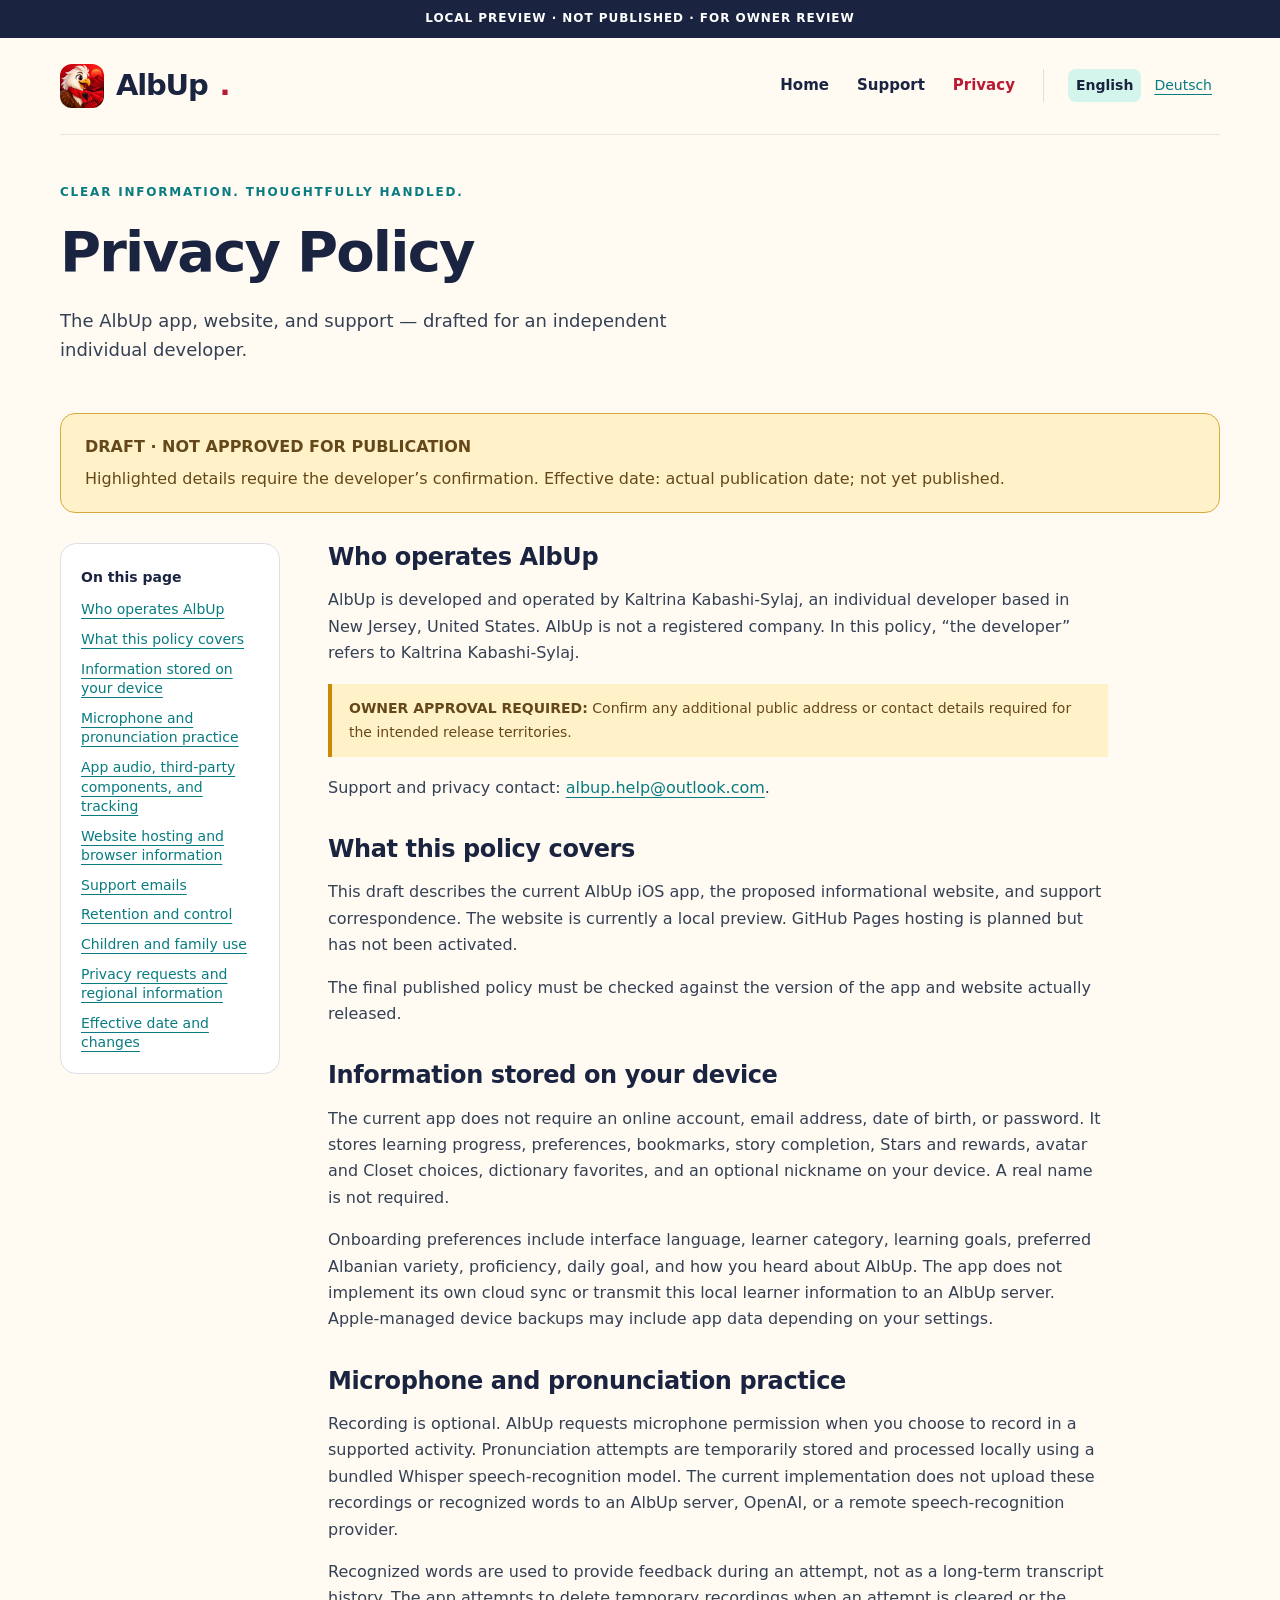
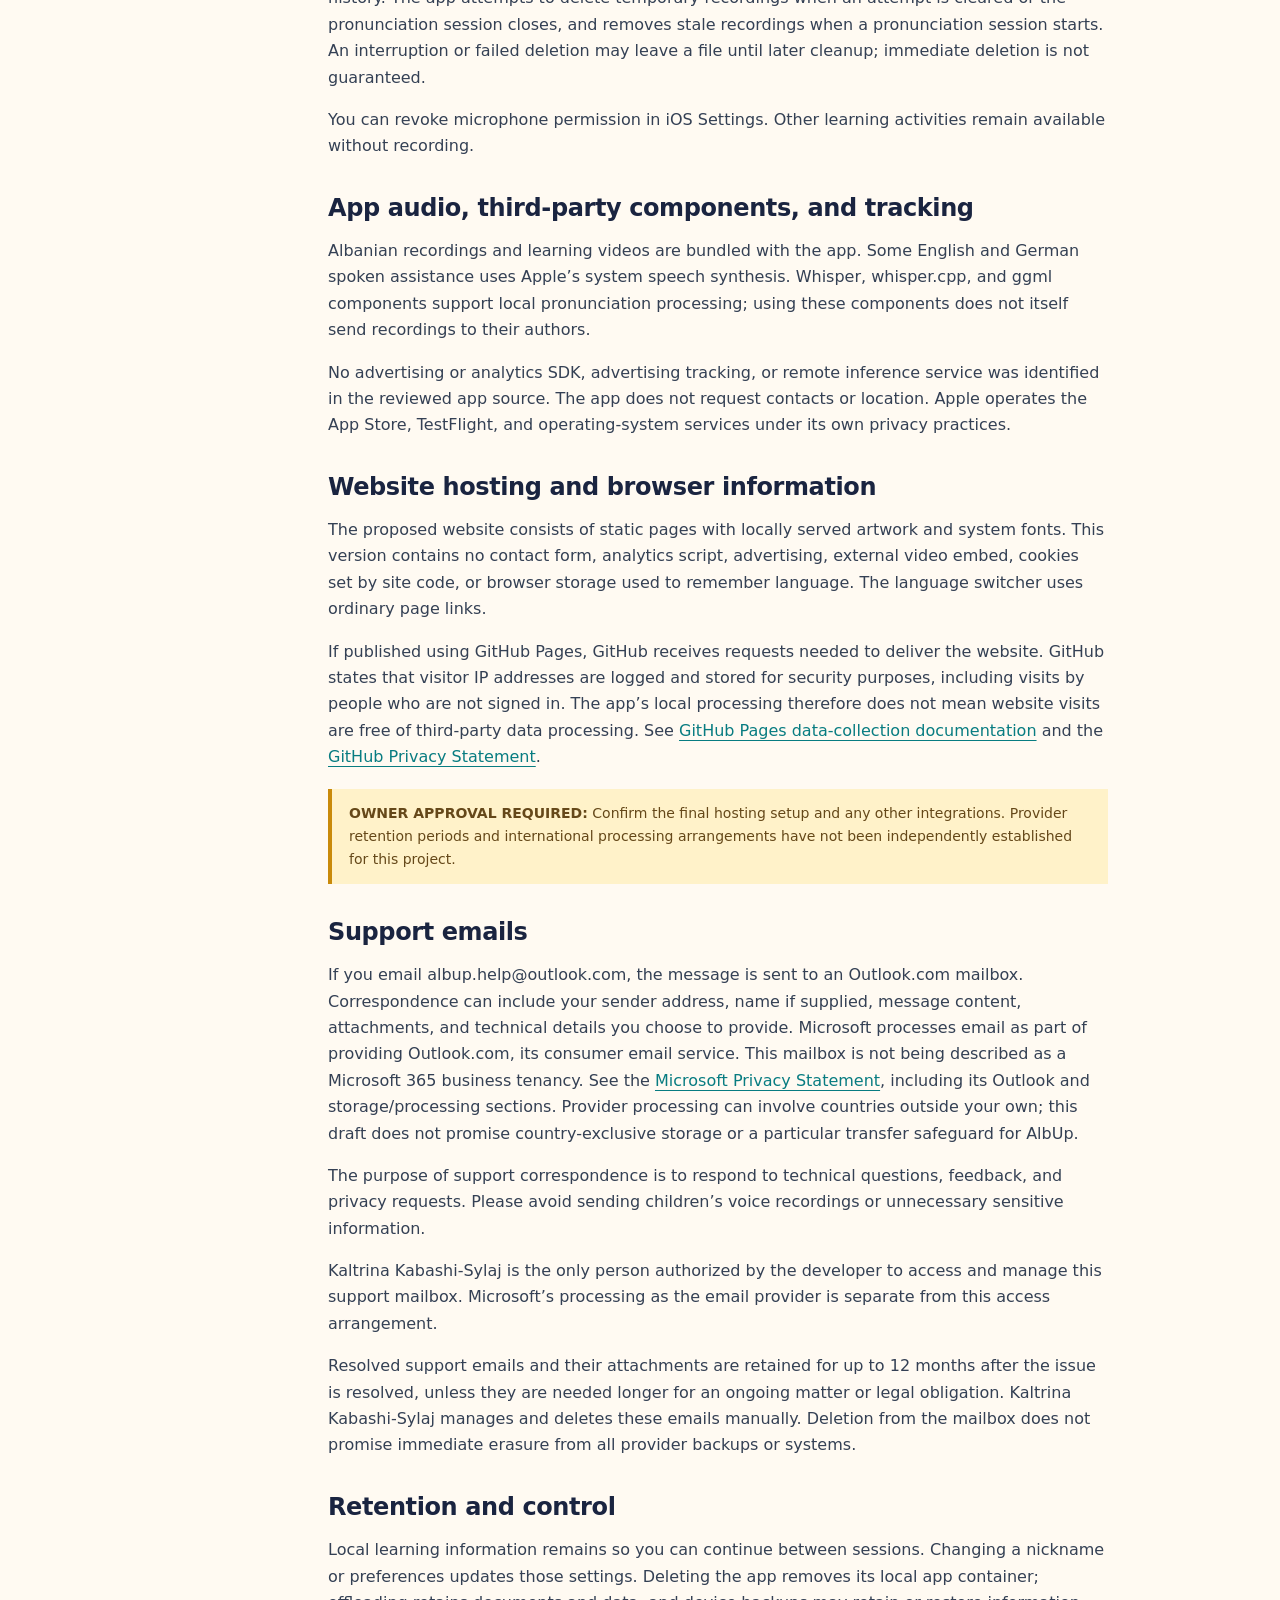
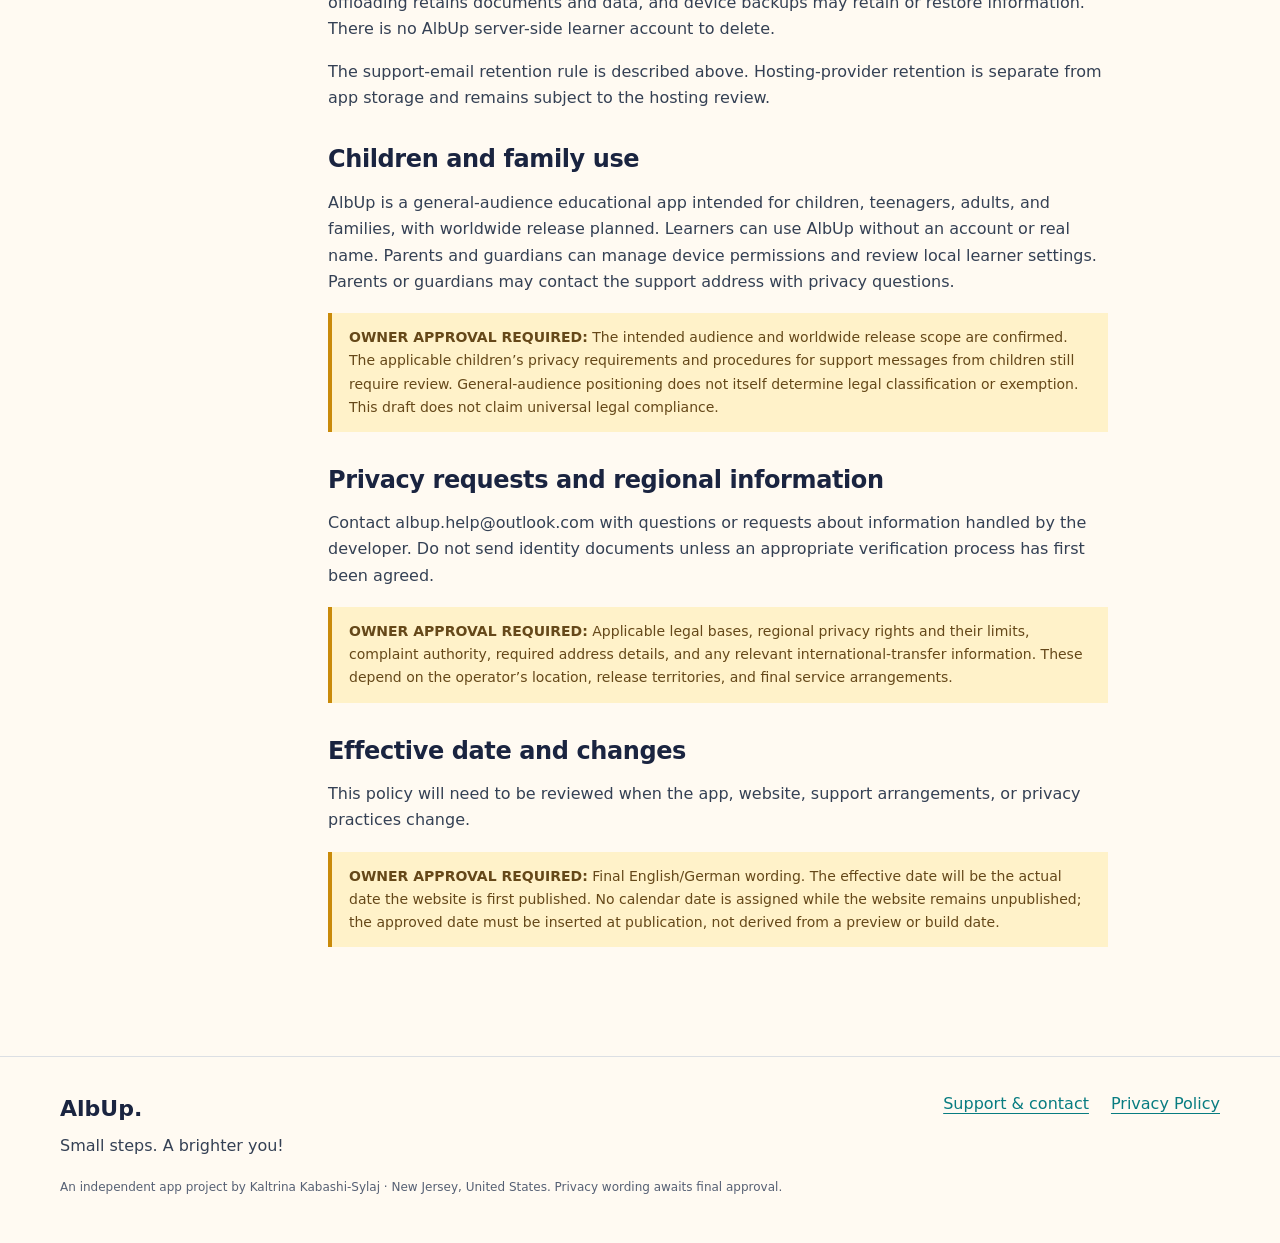
==== privacy/index.html @ f178cbfb "Add files via upload" ====
<!doctype html>
<html lang="en"><head><meta charset="utf-8"><meta name="viewport" content="width=device-width,initial-scale=1"><meta name="robots" content="noindex,nofollow"><meta name="description" content="Learn Albanian with Liri. Explore AlbUp, find support, and read our privacy policy."><title>Privacy Policy — draft · AlbUp</title><link rel="icon" href="../assets/app-icon.png"><link rel="stylesheet" href="../assets/site.css"><link rel="alternate" hreflang="de" href="../de/datenschutz/index.html"></head>
<body><a class="skip" href="#main">Skip to content</a><div class="review-bar">LOCAL PREVIEW · NOT PUBLISHED · FOR OWNER REVIEW</div><header class="header wrap"><a class="brand" href="../index.html" aria-label="AlbUp home"><img src="../assets/app-icon.png" alt="" width="44" height="44">AlbUp<span style="color:var(--coral)">.</span></a><nav aria-label="Main navigation"><a href="../index.html">Home</a><a href="../support/index.html">Support</a><a href="index.html" aria-current="page">Privacy</a><div class="language" aria-label="Language"><span aria-current="true" lang="en">English</span><a href="../de/datenschutz/index.html" lang="de" hreflang="de">Deutsch</a></div></nav></header>
<main id="main"><div class="wrap"><div class="page-top"><p class="eyebrow">Clear information. Thoughtfully handled.</p><h1>Privacy Policy</h1><p class="lead">The AlbUp app, website, and support — drafted for an independent individual developer.</p></div><div class="notice"><strong>DRAFT · NOT APPROVED FOR PUBLICATION</strong>Highlighted details require the developer’s confirmation. Effective date: actual publication date; not yet published.</div><div class="legal-layout"><aside class="toc" aria-label="On this page"><strong>On this page</strong><a href="#operator">Who operates AlbUp</a><a href="#scope">What this policy covers</a><a href="#local">Information stored on your device</a><a href="#microphone">Microphone and pronunciation practice</a><a href="#services">App audio, third-party components, and tracking</a><a href="#website">Website hosting and browser information</a><a href="#support">Support emails</a><a href="#retention">Retention and control</a><a href="#children">Children and family use</a><a href="#rights">Privacy requests and regional information</a><a href="#changes">Effective date and changes</a></aside><article class="prose"><section id="operator"><h2>Who operates AlbUp</h2><p>AlbUp is developed and operated by Kaltrina Kabashi-Sylaj, an individual developer based in New Jersey, United States. AlbUp is not a registered company. In this policy, “the developer” refers to Kaltrina Kabashi-Sylaj.</p><div class="pending"><strong>OWNER APPROVAL REQUIRED:</strong> Confirm any additional public address or contact details required for the intended release territories.</div><p>Support and privacy contact: <a href="mailto:albup.help@outlook.com">albup.help@outlook.com</a>.</p></section><section id="scope"><h2>What this policy covers</h2><p>This draft describes the current AlbUp iOS app, the proposed informational website, and support correspondence. The website is currently a local preview. GitHub Pages hosting is planned but has not been activated.</p><p>The final published policy must be checked against the version of the app and website actually released.</p></section><section id="local"><h2>Information stored on your device</h2><p>The current app does not require an online account, email address, date of birth, or password. It stores learning progress, preferences, bookmarks, story completion, Stars and rewards, avatar and Closet choices, dictionary favorites, and an optional nickname on your device. A real name is not required.</p><p>Onboarding preferences include interface language, learner category, learning goals, preferred Albanian variety, proficiency, daily goal, and how you heard about AlbUp. The app does not implement its own cloud sync or transmit this local learner information to an AlbUp server. Apple-managed device backups may include app data depending on your settings.</p></section><section id="microphone"><h2>Microphone and pronunciation practice</h2><p>Recording is optional. AlbUp requests microphone permission when you choose to record in a supported activity. Pronunciation attempts are temporarily stored and processed locally using a bundled Whisper speech-recognition model. The current implementation does not upload these recordings or recognized words to an AlbUp server, OpenAI, or a remote speech-recognition provider.</p><p>Recognized words are used to provide feedback during an attempt, not as a long-term transcript history. The app attempts to delete temporary recordings when an attempt is cleared or the pronunciation session closes, and removes stale recordings when a pronunciation session starts. An interruption or failed deletion may leave a file until later cleanup; immediate deletion is not guaranteed.</p><p>You can revoke microphone permission in iOS Settings. Other learning activities remain available without recording.</p></section><section id="services"><h2>App audio, third-party components, and tracking</h2><p>Albanian recordings and learning videos are bundled with the app. Some English and German spoken assistance uses Apple’s system speech synthesis. Whisper, whisper.cpp, and ggml components support local pronunciation processing; using these components does not itself send recordings to their authors.</p><p>No advertising or analytics SDK, advertising tracking, or remote inference service was identified in the reviewed app source. The app does not request contacts or location. Apple operates the App Store, TestFlight, and operating-system services under its own privacy practices.</p></section><section id="website"><h2>Website hosting and browser information</h2><p>The proposed website consists of static pages with locally served artwork and system fonts. This version contains no contact form, analytics script, advertising, external video embed, cookies set by site code, or browser storage used to remember language. The language switcher uses ordinary page links.</p><p>If published using GitHub Pages, GitHub receives requests needed to deliver the website. GitHub states that visitor IP addresses are logged and stored for security purposes, including visits by people who are not signed in. The app’s local processing therefore does not mean website visits are free of third-party data processing. See <a href="https://docs.github.com/en/pages/getting-started-with-github-pages/what-is-github-pages">GitHub Pages data-collection documentation</a> and the <a href="https://docs.github.com/en/site-policy/privacy-policies/github-general-privacy-statement">GitHub Privacy Statement</a>.</p><div class="pending"><strong>OWNER APPROVAL REQUIRED:</strong> Confirm the final hosting setup and any other integrations. Provider retention periods and international processing arrangements have not been independently established for this project.</div></section><section id="support"><h2>Support emails</h2><p>If you email albup.help@outlook.com, the message is sent to an Outlook.com mailbox. Correspondence can include your sender address, name if supplied, message content, attachments, and technical details you choose to provide. Microsoft processes email as part of providing Outlook.com, its consumer email service. This mailbox is not being described as a Microsoft 365 business tenancy. See the <a href="https://www.microsoft.com/en-us/privacy/privacystatement">Microsoft Privacy Statement</a>, including its Outlook and storage/processing sections. Provider processing can involve countries outside your own; this draft does not promise country-exclusive storage or a particular transfer safeguard for AlbUp.</p><p>The purpose of support correspondence is to respond to technical questions, feedback, and privacy requests. Please avoid sending children’s voice recordings or unnecessary sensitive information.</p><p>Kaltrina Kabashi-Sylaj is the only person authorized by the developer to access and manage this support mailbox. Microsoft’s processing as the email provider is separate from this access arrangement.</p><p>Resolved support emails and their attachments are retained for up to 12 months after the issue is resolved, unless they are needed longer for an ongoing matter or legal obligation. Kaltrina Kabashi-Sylaj manages and deletes these emails manually. Deletion from the mailbox does not promise immediate erasure from all provider backups or systems.</p></section><section id="retention"><h2>Retention and control</h2><p>Local learning information remains so you can continue between sessions. Changing a nickname or preferences updates those settings. Deleting the app removes its local app container; offloading retains documents and data, and device backups may retain or restore information. There is no AlbUp server-side learner account to delete.</p><p>The support-email retention rule is described above. Hosting-provider retention is separate from app storage and remains subject to the hosting review.</p></section><section id="children"><h2>Children and family use</h2><p>AlbUp is a general-audience educational app intended for children, teenagers, adults, and families, with worldwide release planned. Learners can use AlbUp without an account or real name. Parents and guardians can manage device permissions and review local learner settings. Parents or guardians may contact the support address with privacy questions.</p><div class="pending"><strong>OWNER APPROVAL REQUIRED:</strong> The intended audience and worldwide release scope are confirmed. The applicable children’s privacy requirements and procedures for support messages from children still require review. General-audience positioning does not itself determine legal classification or exemption. This draft does not claim universal legal compliance.</div></section><section id="rights"><h2>Privacy requests and regional information</h2><p>Contact albup.help@outlook.com with questions or requests about information handled by the developer. Do not send identity documents unless an appropriate verification process has first been agreed.</p><div class="pending"><strong>OWNER APPROVAL REQUIRED:</strong> Applicable legal bases, regional privacy rights and their limits, complaint authority, required address details, and any relevant international-transfer information. These depend on the operator’s location, release territories, and final service arrangements.</div></section><section id="changes"><h2>Effective date and changes</h2><p>This policy will need to be reviewed when the app, website, support arrangements, or privacy practices change.</p><div class="pending"><strong>OWNER APPROVAL REQUIRED:</strong> Final English/German wording. The effective date will be the actual date the website is first published. No calendar date is assigned while the website remains unpublished; the approved date must be inserted at publication, not derived from a preview or build date.</div></section></article></div></div></main><footer><div class="wrap"><div class="footer-row"><div><div class="footer-brand">AlbUp.</div><div class="muted">Small steps. A brighter you!</div></div><div class="footer-links"><a href="../support/index.html">Support & contact</a><a href="index.html">Privacy Policy</a></div></div><p class="fine">An independent app project by Kaltrina Kabashi-Sylaj · New Jersey, United States. Privacy wording awaits final approval.</p></div></footer></body></html>
---- assets/site.css ----
:root{--navy:#1a2440;--coral:#b81a33;--teal:#087c81;--mint:#d4f5eb;--lavender:#e8e0ff;--cream:#fffaf2;--ink:#344054;--line:#dcdfe4;--gold:#ffba33}*{box-sizing:border-box}html{scroll-behavior:smooth;scroll-padding-top:30px}body{margin:0;background:var(--cream);color:var(--navy);font-family:ui-rounded,'Arial Rounded MT Bold',system-ui,-apple-system,BlinkMacSystemFont,'Segoe UI',sans-serif;line-height:1.65}a{color:var(--teal);text-underline-offset:4px}a:hover{text-decoration-thickness:2px}a:focus-visible,summary:focus-visible{outline:3px solid var(--coral);outline-offset:5px;border-radius:4px}img{display:block;max-width:100%;height:auto}.skip{position:absolute;top:-100px;left:15px;background:white;padding:12px;z-index:10}.skip:focus{top:10px}.review-bar{padding:9px 20px;text-align:center;background:var(--navy);color:white;font-size:12px;letter-spacing:.08em;font-weight:650}.wrap{width:min(1160px,calc(100% - 64px));margin-inline:auto}.header{display:flex;align-items:center;justify-content:space-between;gap:24px;padding-block:24px;border-bottom:1px solid #1a244018}.brand{display:flex;align-items:center;gap:12px;font-size:29px;font-weight:850;letter-spacing:-1.2px;color:var(--navy);text-decoration:none}.brand img{width:44px;height:44px;border-radius:12px}nav{display:flex;gap:28px;align-items:center;flex-wrap:wrap}nav>a{color:var(--navy);text-decoration:none;font-size:15px;font-weight:650;min-height:44px;display:inline-flex;align-items:center}nav>a[aria-current=page]{color:var(--coral)}.language{display:flex;gap:5px;align-items:center;border-left:1px solid var(--line);padding-left:24px;font-size:14px}.language a,.language span{padding:5px 8px}.language [aria-current]{background:var(--mint);border-radius:8px;font-weight:750;color:var(--navy)}.hero{display:grid;grid-template-columns:1.05fr 1fr;gap:50px;align-items:center;padding-block:68px 64px}.eyebrow{font-size:12px;letter-spacing:.15em;font-weight:800;text-transform:uppercase;color:var(--teal);margin:0 0 20px}h1,h2,h3,p{margin-top:0}h1{font-size:clamp(42px,5.4vw,70px);line-height:1.06;letter-spacing:-2.8px;margin-bottom:24px;font-weight:850}h1 em{color:var(--coral);font-style:normal}.lead{font-size:19px;color:var(--ink);max-width:55ch}.actions{display:flex;flex-wrap:wrap;gap:12px;margin-top:28px}.button{padding:13px 23px;border-radius:13px;background:var(--coral);color:white;text-decoration:none;font-weight:750;min-height:50px;display:inline-flex;align-items:center;justify-content:center}.button.secondary{background:white;border:1px solid var(--line);color:var(--navy)}.hero-art{position:relative;background:white;border:1px solid #1a24400d;border-radius:36px;padding:15px;box-shadow:0 24px 60px #1a244010;transform:rotate(2deg)}.hero-art img{border-radius:25px;aspect-ratio:1;object-fit:contain}.art-note{position:absolute;bottom:16px;right:18px;background:var(--mint);padding:8px 17px;border-radius:10px;font-size:13px;font-weight:750;transform:rotate(-2deg)}.intro-line{display:flex;gap:20px;align-items:center;padding:20px 0;border-block:1px solid var(--line);color:var(--ink);font-size:14px}.intro-line span:first-child{font-size:32px;color:var(--coral);font-weight:850}.section{padding-block:64px}.section-heading{max-width:670px;margin-bottom:32px}h2{font-size:clamp(28px,3.4vw,40px);line-height:1.18;letter-spacing:-1px;margin-bottom:16px}h3{font-size:21px;line-height:1.3;margin-bottom:12px}.muted{color:var(--ink)}.steps{display:grid;grid-template-columns:repeat(3,1fr);gap:22px}.step{padding:28px;border-radius:22px;background:white;border:1px solid #1a244012}.step:nth-child(2){background:var(--mint)}.step:nth-child(3){background:var(--lavender)}.number{font-size:13px;font-weight:800;letter-spacing:.12em;color:var(--teal);margin-bottom:26px}.step p{margin-bottom:0;color:var(--ink)}.play-section{background:#f2f7f7;border-block:1px solid #1a24400d}.games{display:grid;grid-template-columns:repeat(4,1fr);gap:22px;margin-top:30px}.game{margin:0}.game img{width:100%;aspect-ratio:3/4;object-fit:contain;border-radius:18px;box-shadow:0 8px 22px #1a244012}.game figcaption{font-size:13px;font-weight:650;margin-top:12px;text-align:center}.story-row{display:grid;grid-template-columns:1fr 1fr;gap:60px;align-items:center}.word-card{background:var(--lavender);border-radius:28px;padding:40px;text-align:center}.word-card .word{font-size:clamp(30px,4vw,48px);font-weight:850;line-height:1.2;margin:16px 0}.word-card .meaning{color:var(--ink);font-size:19px}.help-band{background:var(--navy);color:white;padding:38px;border-radius:26px;display:flex;align-items:center;justify-content:space-between;gap:30px}.help-band h2{font-size:29px;margin-bottom:10px}.help-band p{margin-bottom:0;color:#e0e4ed}.help-band .button{background:var(--mint);color:var(--navy);white-space:nowrap}footer{border-top:1px solid var(--line);margin-top:20px;padding-block:34px}.footer-row{display:flex;justify-content:space-between;gap:28px;align-items:flex-start}.footer-brand{font-size:22px;font-weight:850;margin-bottom:6px}.footer-links{display:flex;gap:22px;flex-wrap:wrap}.fine{font-size:12px;color:#566074;margin-top:18px}.page-top{padding-block:48px 30px;max-width:800px}.page-top h1{font-size:clamp(36px,5vw,56px);letter-spacing:-1.8px}.page-top .lead{font-size:18px}.notice{padding:20px 24px;border:1px solid #d9a83c;background:#fff2c9;border-radius:15px;margin:0 0 30px;color:#654819}.notice strong{display:block;margin-bottom:5px}.legal-layout{display:grid;grid-template-columns:220px 1fr;gap:48px;padding-bottom:55px;align-items:start}.toc{position:sticky;top:20px;padding:20px;border:1px solid var(--line);border-radius:16px;background:white}.toc strong{font-size:14px}.toc a{display:block;margin-top:10px;font-size:14px;line-height:1.4}.prose{max-width:780px}.prose section{margin-bottom:34px}.prose h2{font-size:24px;letter-spacing:-.4px}.prose p,.prose li{color:var(--ink)}.pending{border-left:4px solid #c98a0a;background:#fff2c9;padding:13px 17px;font-size:14px;margin-block:18px;color:#654819}.prose ul{padding-left:22px}.contact-card{background:var(--mint);padding:26px;border-radius:20px;margin-block:26px}.contact-card a{font-size:clamp(17px,3vw,24px);font-weight:750;overflow-wrap:anywhere}.support-topics{display:grid;grid-template-columns:1fr 1fr;gap:20px;margin-bottom:40px}.support-topics article{padding:25px;background:white;border:1px solid var(--line);border-radius:20px}.support-topics h2{font-size:21px}.support-topics p{margin-bottom:0;color:var(--ink)}details{border-top:1px solid var(--line);padding:18px 0}details:last-of-type{border-bottom:1px solid var(--line)}summary{font-weight:750;cursor:pointer;min-height:32px}details p{margin:15px 0 5px;color:var(--ink)}.support-body{max-width:880px;padding-bottom:55px}.no-wrap{white-space:nowrap}@media(max-width:850px){.header{gap:15px;flex-wrap:wrap}.hero{gap:28px;padding-block:42px}.hero h1{font-size:48px}.hero .lead{font-size:17px}.steps{gap:13px}.step{padding:21px}.games{gap:14px}.legal-layout{grid-template-columns:180px 1fr;gap:24px}.story-row{gap:28px}}@media(max-width:620px){.wrap{width:calc(100% - 36px)}.review-bar{font-size:10px;padding:8px 12px}.header{padding-block:15px}.brand{font-size:26px}.brand img{width:37px;height:37px}.header nav{width:100%;justify-content:space-between;gap:8px}nav>a{font-size:13px}.language{padding-left:10px;font-size:12px;gap:0}.language a,.language span{padding:5px}.hero{grid-template-columns:1fr;padding-block:36px;gap:30px}.hero h1{font-size:48px;letter-spacing:-2px;max-width:13ch}.hero-art{max-width:440px;margin-inline:auto;transform:none}.hero-art img{border-radius:23px}.art-note{transform:none}.section{padding-block:42px}.steps{grid-template-columns:1fr;gap:15px}.number{margin-bottom:15px}.games{grid-template-columns:1fr 1fr;gap:20px 14px}.story-row{grid-template-columns:1fr;gap:24px}.word-card{padding:30px}.help-band{flex-direction:column;align-items:flex-start;padding:26px}.help-band .button{width:100%}.footer-row{flex-direction:column;gap:20px}.footer-links{gap:17px}.page-top{padding-block:35px 24px}.page-top h1{font-size:39px}.legal-layout{grid-template-columns:1fr;gap:26px}.toc{position:static}.toc a{display:inline-block;margin-right:16px}.support-topics{grid-template-columns:1fr;gap:14px}.notice{padding:17px}.intro-line{font-size:13px;gap:15px}.lead{font-size:17px}}@media(prefers-reduced-motion:reduce){html{scroll-behavior:auto}}
/* Long German legal headings must remain readable on narrow phones. */
.page-top h1{overflow-wrap:anywhere;hyphens:auto}.legal-layout>*{min-width:0}.prose p,.prose li,.toc a{overflow-wrap:anywhere}.header nav{min-width:0}.footer-row>*{min-width:0}
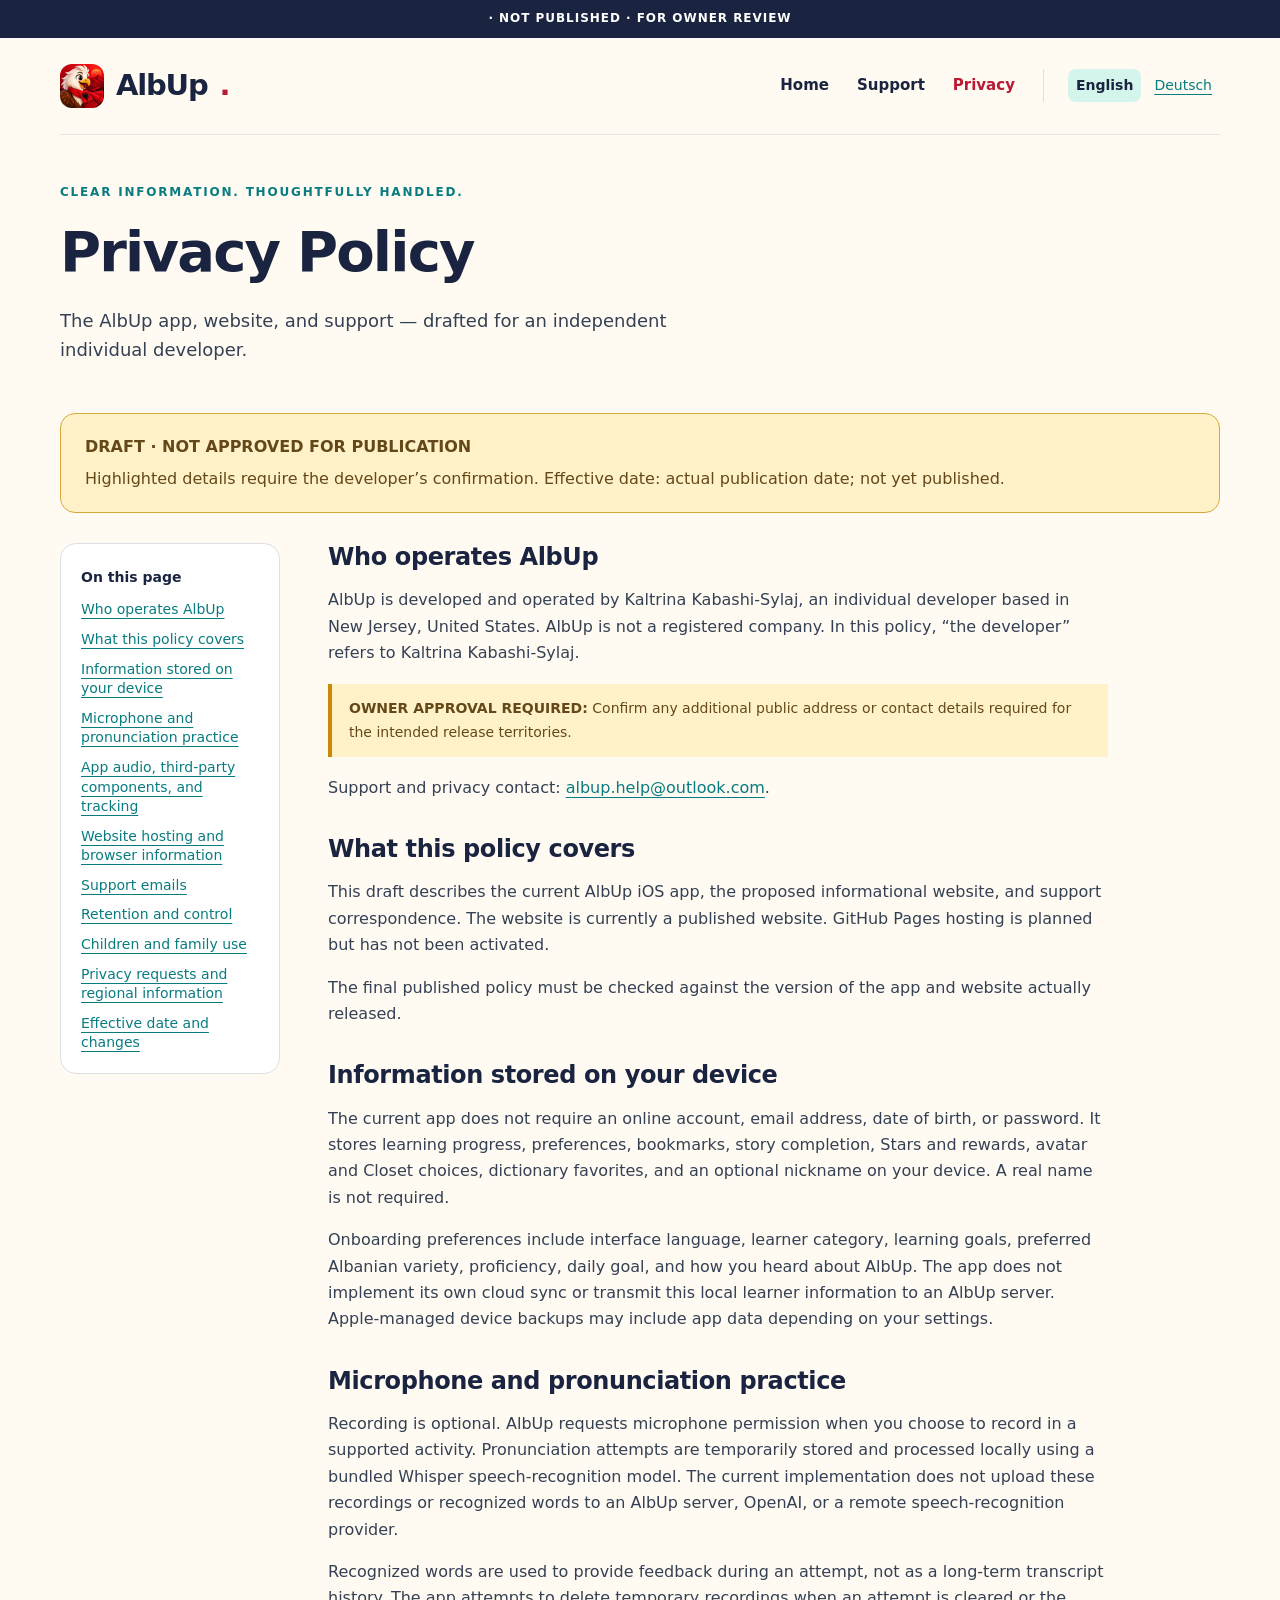
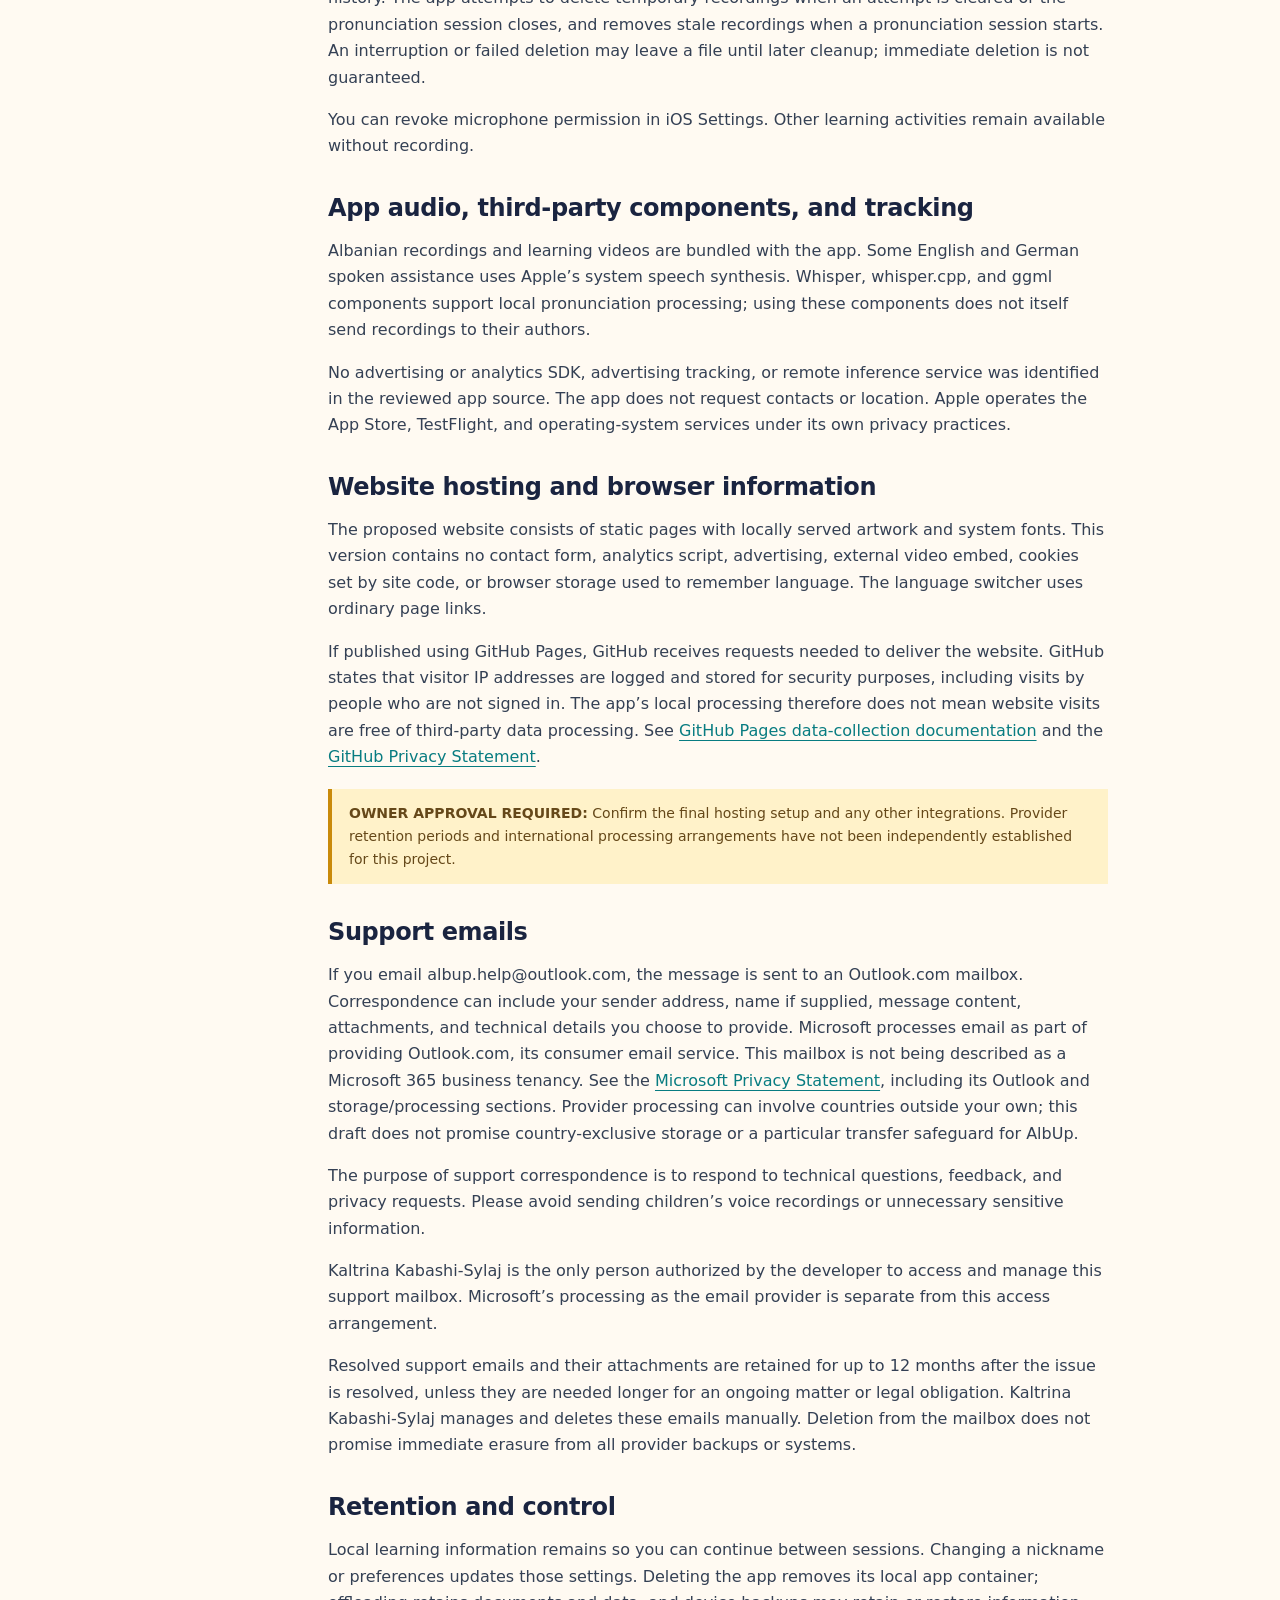
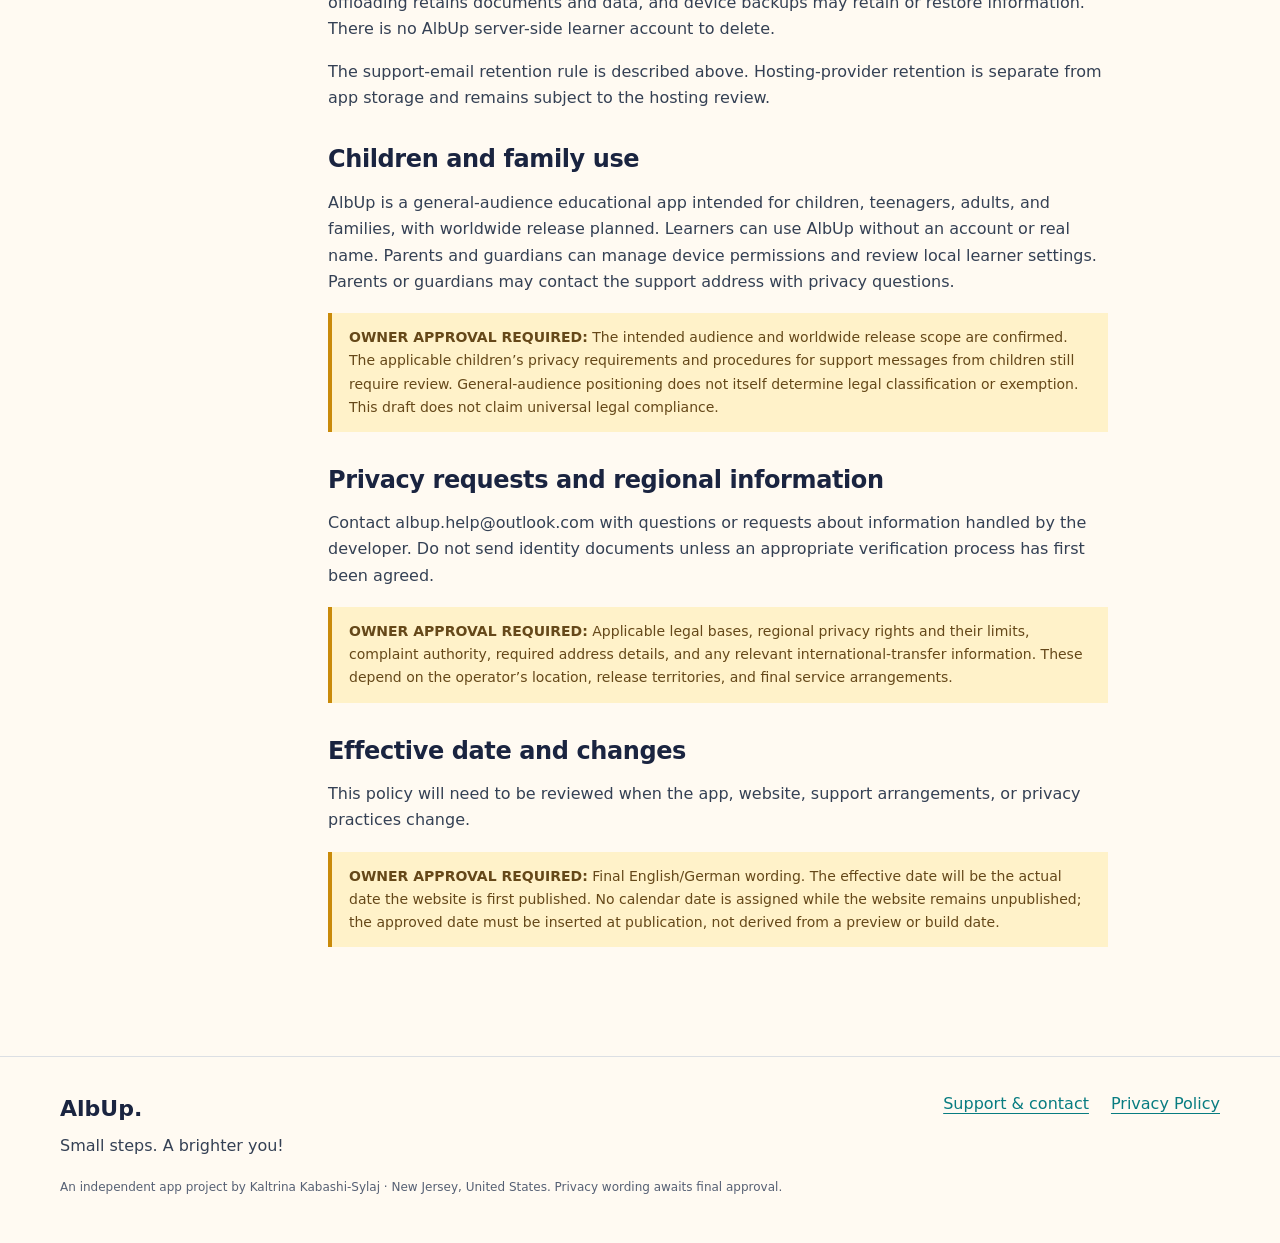
==== commit dd25c9a8: "Revise privacy policy draft for AlbUp Updated privacy policy draft for AlbUp app and website, includ" ====
--- a/privacy/index.html
+++ b/privacy/index.html
@@ -1,4 +1,4 @@
 <!doctype html>
 <html lang="en"><head><meta charset="utf-8"><meta name="viewport" content="width=device-width,initial-scale=1"><meta name="robots" content="noindex,nofollow"><meta name="description" content="Learn Albanian with Liri. Explore AlbUp, find support, and read our privacy policy."><title>Privacy Policy — draft · AlbUp</title><link rel="icon" href="../assets/app-icon.png"><link rel="stylesheet" href="../assets/site.css"><link rel="alternate" hreflang="de" href="../de/datenschutz/index.html"></head>
-<body><a class="skip" href="#main">Skip to content</a><div class="review-bar">LOCAL PREVIEW · NOT PUBLISHED · FOR OWNER REVIEW</div><header class="header wrap"><a class="brand" href="../index.html" aria-label="AlbUp home"><img src="../assets/app-icon.png" alt="" width="44" height="44">AlbUp<span style="color:var(--coral)">.</span></a><nav aria-label="Main navigation"><a href="../index.html">Home</a><a href="../support/index.html">Support</a><a href="index.html" aria-current="page">Privacy</a><div class="language" aria-label="Language"><span aria-current="true" lang="en">English</span><a href="../de/datenschutz/index.html" lang="de" hreflang="de">Deutsch</a></div></nav></header>
-<main id="main"><div class="wrap"><div class="page-top"><p class="eyebrow">Clear information. Thoughtfully handled.</p><h1>Privacy Policy</h1><p class="lead">The AlbUp app, website, and support — drafted for an independent individual developer.</p></div><div class="notice"><strong>DRAFT · NOT APPROVED FOR PUBLICATION</strong>Highlighted details require the developer’s confirmation. Effective date: actual publication date; not yet published.</div><div class="legal-layout"><aside class="toc" aria-label="On this page"><strong>On this page</strong><a href="#operator">Who operates AlbUp</a><a href="#scope">What this policy covers</a><a href="#local">Information stored on your device</a><a href="#microphone">Microphone and pronunciation practice</a><a href="#services">App audio, third-party components, and tracking</a><a href="#website">Website hosting and browser information</a><a href="#support">Support emails</a><a href="#retention">Retention and control</a><a href="#children">Children and family use</a><a href="#rights">Privacy requests and regional information</a><a href="#changes">Effective date and changes</a></aside><article class="prose"><section id="operator"><h2>Who operates AlbUp</h2><p>AlbUp is developed and operated by Kaltrina Kabashi-Sylaj, an individual developer based in New Jersey, United States. AlbUp is not a registered company. In this policy, “the developer” refers to Kaltrina Kabashi-Sylaj.</p><div class="pending"><strong>OWNER APPROVAL REQUIRED:</strong> Confirm any additional public address or contact details required for the intended release territories.</div><p>Support and privacy contact: <a href="mailto:albup.help@outlook.com">albup.help@outlook.com</a>.</p></section><section id="scope"><h2>What this policy covers</h2><p>This draft describes the current AlbUp iOS app, the proposed informational website, and support correspondence. The website is currently a local preview. GitHub Pages hosting is planned but has not been activated.</p><p>The final published policy must be checked against the version of the app and website actually released.</p></section><section id="local"><h2>Information stored on your device</h2><p>The current app does not require an online account, email address, date of birth, or password. It stores learning progress, preferences, bookmarks, story completion, Stars and rewards, avatar and Closet choices, dictionary favorites, and an optional nickname on your device. A real name is not required.</p><p>Onboarding preferences include interface language, learner category, learning goals, preferred Albanian variety, proficiency, daily goal, and how you heard about AlbUp. The app does not implement its own cloud sync or transmit this local learner information to an AlbUp server. Apple-managed device backups may include app data depending on your settings.</p></section><section id="microphone"><h2>Microphone and pronunciation practice</h2><p>Recording is optional. AlbUp requests microphone permission when you choose to record in a supported activity. Pronunciation attempts are temporarily stored and processed locally using a bundled Whisper speech-recognition model. The current implementation does not upload these recordings or recognized words to an AlbUp server, OpenAI, or a remote speech-recognition provider.</p><p>Recognized words are used to provide feedback during an attempt, not as a long-term transcript history. The app attempts to delete temporary recordings when an attempt is cleared or the pronunciation session closes, and removes stale recordings when a pronunciation session starts. An interruption or failed deletion may leave a file until later cleanup; immediate deletion is not guaranteed.</p><p>You can revoke microphone permission in iOS Settings. Other learning activities remain available without recording.</p></section><section id="services"><h2>App audio, third-party components, and tracking</h2><p>Albanian recordings and learning videos are bundled with the app. Some English and German spoken assistance uses Apple’s system speech synthesis. Whisper, whisper.cpp, and ggml components support local pronunciation processing; using these components does not itself send recordings to their authors.</p><p>No advertising or analytics SDK, advertising tracking, or remote inference service was identified in the reviewed app source. The app does not request contacts or location. Apple operates the App Store, TestFlight, and operating-system services under its own privacy practices.</p></section><section id="website"><h2>Website hosting and browser information</h2><p>The proposed website consists of static pages with locally served artwork and system fonts. This version contains no contact form, analytics script, advertising, external video embed, cookies set by site code, or browser storage used to remember language. The language switcher uses ordinary page links.</p><p>If published using GitHub Pages, GitHub receives requests needed to deliver the website. GitHub states that visitor IP addresses are logged and stored for security purposes, including visits by people who are not signed in. The app’s local processing therefore does not mean website visits are free of third-party data processing. See <a href="https://docs.github.com/en/pages/getting-started-with-github-pages/what-is-github-pages">GitHub Pages data-collection documentation</a> and the <a href="https://docs.github.com/en/site-policy/privacy-policies/github-general-privacy-statement">GitHub Privacy Statement</a>.</p><div class="pending"><strong>OWNER APPROVAL REQUIRED:</strong> Confirm the final hosting setup and any other integrations. Provider retention periods and international processing arrangements have not been independently established for this project.</div></section><section id="support"><h2>Support emails</h2><p>If you email albup.help@outlook.com, the message is sent to an Outlook.com mailbox. Correspondence can include your sender address, name if supplied, message content, attachments, and technical details you choose to provide. Microsoft processes email as part of providing Outlook.com, its consumer email service. This mailbox is not being described as a Microsoft 365 business tenancy. See the <a href="https://www.microsoft.com/en-us/privacy/privacystatement">Microsoft Privacy Statement</a>, including its Outlook and storage/processing sections. Provider processing can involve countries outside your own; this draft does not promise country-exclusive storage or a particular transfer safeguard for AlbUp.</p><p>The purpose of support correspondence is to respond to technical questions, feedback, and privacy requests. Please avoid sending children’s voice recordings or unnecessary sensitive information.</p><p>Kaltrina Kabashi-Sylaj is the only person authorized by the developer to access and manage this support mailbox. Microsoft’s processing as the email provider is separate from this access arrangement.</p><p>Resolved support emails and their attachments are retained for up to 12 months after the issue is resolved, unless they are needed longer for an ongoing matter or legal obligation. Kaltrina Kabashi-Sylaj manages and deletes these emails manually. Deletion from the mailbox does not promise immediate erasure from all provider backups or systems.</p></section><section id="retention"><h2>Retention and control</h2><p>Local learning information remains so you can continue between sessions. Changing a nickname or preferences updates those settings. Deleting the app removes its local app container; offloading retains documents and data, and device backups may retain or restore information. There is no AlbUp server-side learner account to delete.</p><p>The support-email retention rule is described above. Hosting-provider retention is separate from app storage and remains subject to the hosting review.</p></section><section id="children"><h2>Children and family use</h2><p>AlbUp is a general-audience educational app intended for children, teenagers, adults, and families, with worldwide release planned. Learners can use AlbUp without an account or real name. Parents and guardians can manage device permissions and review local learner settings. Parents or guardians may contact the support address with privacy questions.</p><div class="pending"><strong>OWNER APPROVAL REQUIRED:</strong> The intended audience and worldwide release scope are confirmed. The applicable children’s privacy requirements and procedures for support messages from children still require review. General-audience positioning does not itself determine legal classification or exemption. This draft does not claim universal legal compliance.</div></section><section id="rights"><h2>Privacy requests and regional information</h2><p>Contact albup.help@outlook.com with questions or requests about information handled by the developer. Do not send identity documents unless an appropriate verification process has first been agreed.</p><div class="pending"><strong>OWNER APPROVAL REQUIRED:</strong> Applicable legal bases, regional privacy rights and their limits, complaint authority, required address details, and any relevant international-transfer information. These depend on the operator’s location, release territories, and final service arrangements.</div></section><section id="changes"><h2>Effective date and changes</h2><p>This policy will need to be reviewed when the app, website, support arrangements, or privacy practices change.</p><div class="pending"><strong>OWNER APPROVAL REQUIRED:</strong> Final English/German wording. The effective date will be the actual date the website is first published. No calendar date is assigned while the website remains unpublished; the approved date must be inserted at publication, not derived from a preview or build date.</div></section></article></div></div></main><footer><div class="wrap"><div class="footer-row"><div><div class="footer-brand">AlbUp.</div><div class="muted">Small steps. A brighter you!</div></div><div class="footer-links"><a href="../support/index.html">Support & contact</a><a href="index.html">Privacy Policy</a></div></div><p class="fine">An independent app project by Kaltrina Kabashi-Sylaj · New Jersey, United States. Privacy wording awaits final approval.</p></div></footer></body></html>+<body><a class="skip" href="#main">Skip to content</a><div class="review-bar"> · NOT PUBLISHED · FOR OWNER REVIEW</div><header class="header wrap"><a class="brand" href="../index.html" aria-label="AlbUp home"><img src="../assets/app-icon.png" alt="" width="44" height="44">AlbUp<span style="color:var(--coral)">.</span></a><nav aria-label="Main navigation"><a href="../index.html">Home</a><a href="../support/index.html">Support</a><a href="index.html" aria-current="page">Privacy</a><div class="language" aria-label="Language"><span aria-current="true" lang="en">English</span><a href="../de/datenschutz/index.html" lang="de" hreflang="de">Deutsch</a></div></nav></header>
+<main id="main"><div class="wrap"><div class="page-top"><p class="eyebrow">Clear information. Thoughtfully handled.</p><h1>Privacy Policy</h1><p class="lead">The AlbUp app, website, and support — drafted for an independent individual developer.</p></div><div class="notice"><strong>DRAFT · NOT APPROVED FOR PUBLICATION</strong>Highlighted details require the developer’s confirmation. Effective date: actual publication date; not yet published.</div><div class="legal-layout"><aside class="toc" aria-label="On this page"><strong>On this page</strong><a href="#operator">Who operates AlbUp</a><a href="#scope">What this policy covers</a><a href="#local">Information stored on your device</a><a href="#microphone">Microphone and pronunciation practice</a><a href="#services">App audio, third-party components, and tracking</a><a href="#website">Website hosting and browser information</a><a href="#support">Support emails</a><a href="#retention">Retention and control</a><a href="#children">Children and family use</a><a href="#rights">Privacy requests and regional information</a><a href="#changes">Effective date and changes</a></aside><article class="prose"><section id="operator"><h2>Who operates AlbUp</h2><p>AlbUp is developed and operated by Kaltrina Kabashi-Sylaj, an individual developer based in New Jersey, United States. AlbUp is not a registered company. In this policy, “the developer” refers to Kaltrina Kabashi-Sylaj.</p><div class="pending"><strong>OWNER APPROVAL REQUIRED:</strong> Confirm any additional public address or contact details required for the intended release territories.</div><p>Support and privacy contact: <a href="mailto:albup.help@outlook.com">albup.help@outlook.com</a>.</p></section><section id="scope"><h2>What this policy covers</h2><p>This draft describes the current AlbUp iOS app, the proposed informational website, and support correspondence. The website is currently a published website. GitHub Pages hosting is planned but has not been activated.</p><p>The final published policy must be checked against the version of the app and website actually released.</p></section><section id="local"><h2>Information stored on your device</h2><p>The current app does not require an online account, email address, date of birth, or password. It stores learning progress, preferences, bookmarks, story completion, Stars and rewards, avatar and Closet choices, dictionary favorites, and an optional nickname on your device. A real name is not required.</p><p>Onboarding preferences include interface language, learner category, learning goals, preferred Albanian variety, proficiency, daily goal, and how you heard about AlbUp. The app does not implement its own cloud sync or transmit this local learner information to an AlbUp server. Apple-managed device backups may include app data depending on your settings.</p></section><section id="microphone"><h2>Microphone and pronunciation practice</h2><p>Recording is optional. AlbUp requests microphone permission when you choose to record in a supported activity. Pronunciation attempts are temporarily stored and processed locally using a bundled Whisper speech-recognition model. The current implementation does not upload these recordings or recognized words to an AlbUp server, OpenAI, or a remote speech-recognition provider.</p><p>Recognized words are used to provide feedback during an attempt, not as a long-term transcript history. The app attempts to delete temporary recordings when an attempt is cleared or the pronunciation session closes, and removes stale recordings when a pronunciation session starts. An interruption or failed deletion may leave a file until later cleanup; immediate deletion is not guaranteed.</p><p>You can revoke microphone permission in iOS Settings. Other learning activities remain available without recording.</p></section><section id="services"><h2>App audio, third-party components, and tracking</h2><p>Albanian recordings and learning videos are bundled with the app. Some English and German spoken assistance uses Apple’s system speech synthesis. Whisper, whisper.cpp, and ggml components support local pronunciation processing; using these components does not itself send recordings to their authors.</p><p>No advertising or analytics SDK, advertising tracking, or remote inference service was identified in the reviewed app source. The app does not request contacts or location. Apple operates the App Store, TestFlight, and operating-system services under its own privacy practices.</p></section><section id="website"><h2>Website hosting and browser information</h2><p>The proposed website consists of static pages with locally served artwork and system fonts. This version contains no contact form, analytics script, advertising, external video embed, cookies set by site code, or browser storage used to remember language. The language switcher uses ordinary page links.</p><p>If published using GitHub Pages, GitHub receives requests needed to deliver the website. GitHub states that visitor IP addresses are logged and stored for security purposes, including visits by people who are not signed in. The app’s local processing therefore does not mean website visits are free of third-party data processing. See <a href="https://docs.github.com/en/pages/getting-started-with-github-pages/what-is-github-pages">GitHub Pages data-collection documentation</a> and the <a href="https://docs.github.com/en/site-policy/privacy-policies/github-general-privacy-statement">GitHub Privacy Statement</a>.</p><div class="pending"><strong>OWNER APPROVAL REQUIRED:</strong> Confirm the final hosting setup and any other integrations. Provider retention periods and international processing arrangements have not been independently established for this project.</div></section><section id="support"><h2>Support emails</h2><p>If you email albup.help@outlook.com, the message is sent to an Outlook.com mailbox. Correspondence can include your sender address, name if supplied, message content, attachments, and technical details you choose to provide. Microsoft processes email as part of providing Outlook.com, its consumer email service. This mailbox is not being described as a Microsoft 365 business tenancy. See the <a href="https://www.microsoft.com/en-us/privacy/privacystatement">Microsoft Privacy Statement</a>, including its Outlook and storage/processing sections. Provider processing can involve countries outside your own; this draft does not promise country-exclusive storage or a particular transfer safeguard for AlbUp.</p><p>The purpose of support correspondence is to respond to technical questions, feedback, and privacy requests. Please avoid sending children’s voice recordings or unnecessary sensitive information.</p><p>Kaltrina Kabashi-Sylaj is the only person authorized by the developer to access and manage this support mailbox. Microsoft’s processing as the email provider is separate from this access arrangement.</p><p>Resolved support emails and their attachments are retained for up to 12 months after the issue is resolved, unless they are needed longer for an ongoing matter or legal obligation. Kaltrina Kabashi-Sylaj manages and deletes these emails manually. Deletion from the mailbox does not promise immediate erasure from all provider backups or systems.</p></section><section id="retention"><h2>Retention and control</h2><p>Local learning information remains so you can continue between sessions. Changing a nickname or preferences updates those settings. Deleting the app removes its local app container; offloading retains documents and data, and device backups may retain or restore information. There is no AlbUp server-side learner account to delete.</p><p>The support-email retention rule is described above. Hosting-provider retention is separate from app storage and remains subject to the hosting review.</p></section><section id="children"><h2>Children and family use</h2><p>AlbUp is a general-audience educational app intended for children, teenagers, adults, and families, with worldwide release planned. Learners can use AlbUp without an account or real name. Parents and guardians can manage device permissions and review local learner settings. Parents or guardians may contact the support address with privacy questions.</p><div class="pending"><strong>OWNER APPROVAL REQUIRED:</strong> The intended audience and worldwide release scope are confirmed. The applicable children’s privacy requirements and procedures for support messages from children still require review. General-audience positioning does not itself determine legal classification or exemption. This draft does not claim universal legal compliance.</div></section><section id="rights"><h2>Privacy requests and regional information</h2><p>Contact albup.help@outlook.com with questions or requests about information handled by the developer. Do not send identity documents unless an appropriate verification process has first been agreed.</p><div class="pending"><strong>OWNER APPROVAL REQUIRED:</strong> Applicable legal bases, regional privacy rights and their limits, complaint authority, required address details, and any relevant international-transfer information. These depend on the operator’s location, release territories, and final service arrangements.</div></section><section id="changes"><h2>Effective date and changes</h2><p>This policy will need to be reviewed when the app, website, support arrangements, or privacy practices change.</p><div class="pending"><strong>OWNER APPROVAL REQUIRED:</strong> Final English/German wording. The effective date will be the actual date the website is first published. No calendar date is assigned while the website remains unpublished; the approved date must be inserted at publication, not derived from a preview or build date.</div></section></article></div></div></main><footer><div class="wrap"><div class="footer-row"><div><div class="footer-brand">AlbUp.</div><div class="muted">Small steps. A brighter you!</div></div><div class="footer-links"><a href="../support/index.html">Support & contact</a><a href="index.html">Privacy Policy</a></div></div><p class="fine">An independent app project by Kaltrina Kabashi-Sylaj · New Jersey, United States. Privacy wording awaits final approval.</p></div></footer></body></html>
